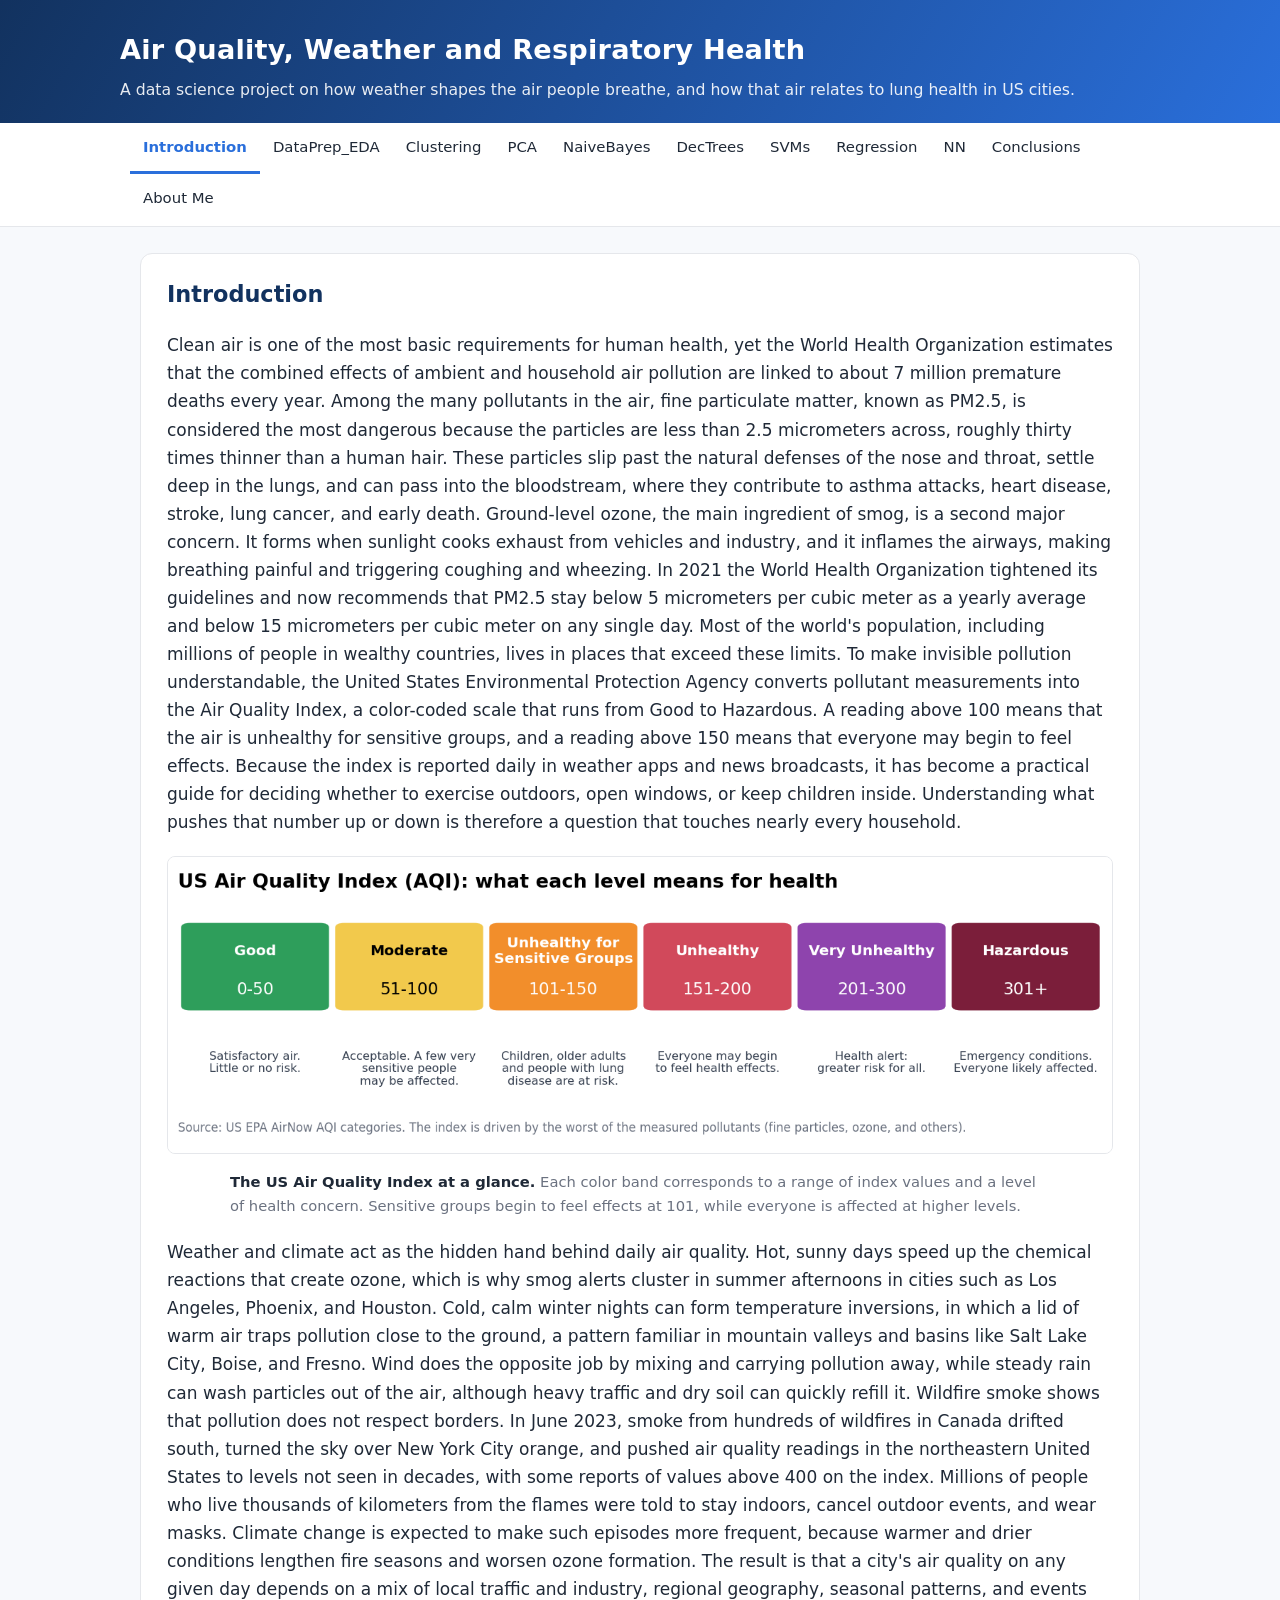
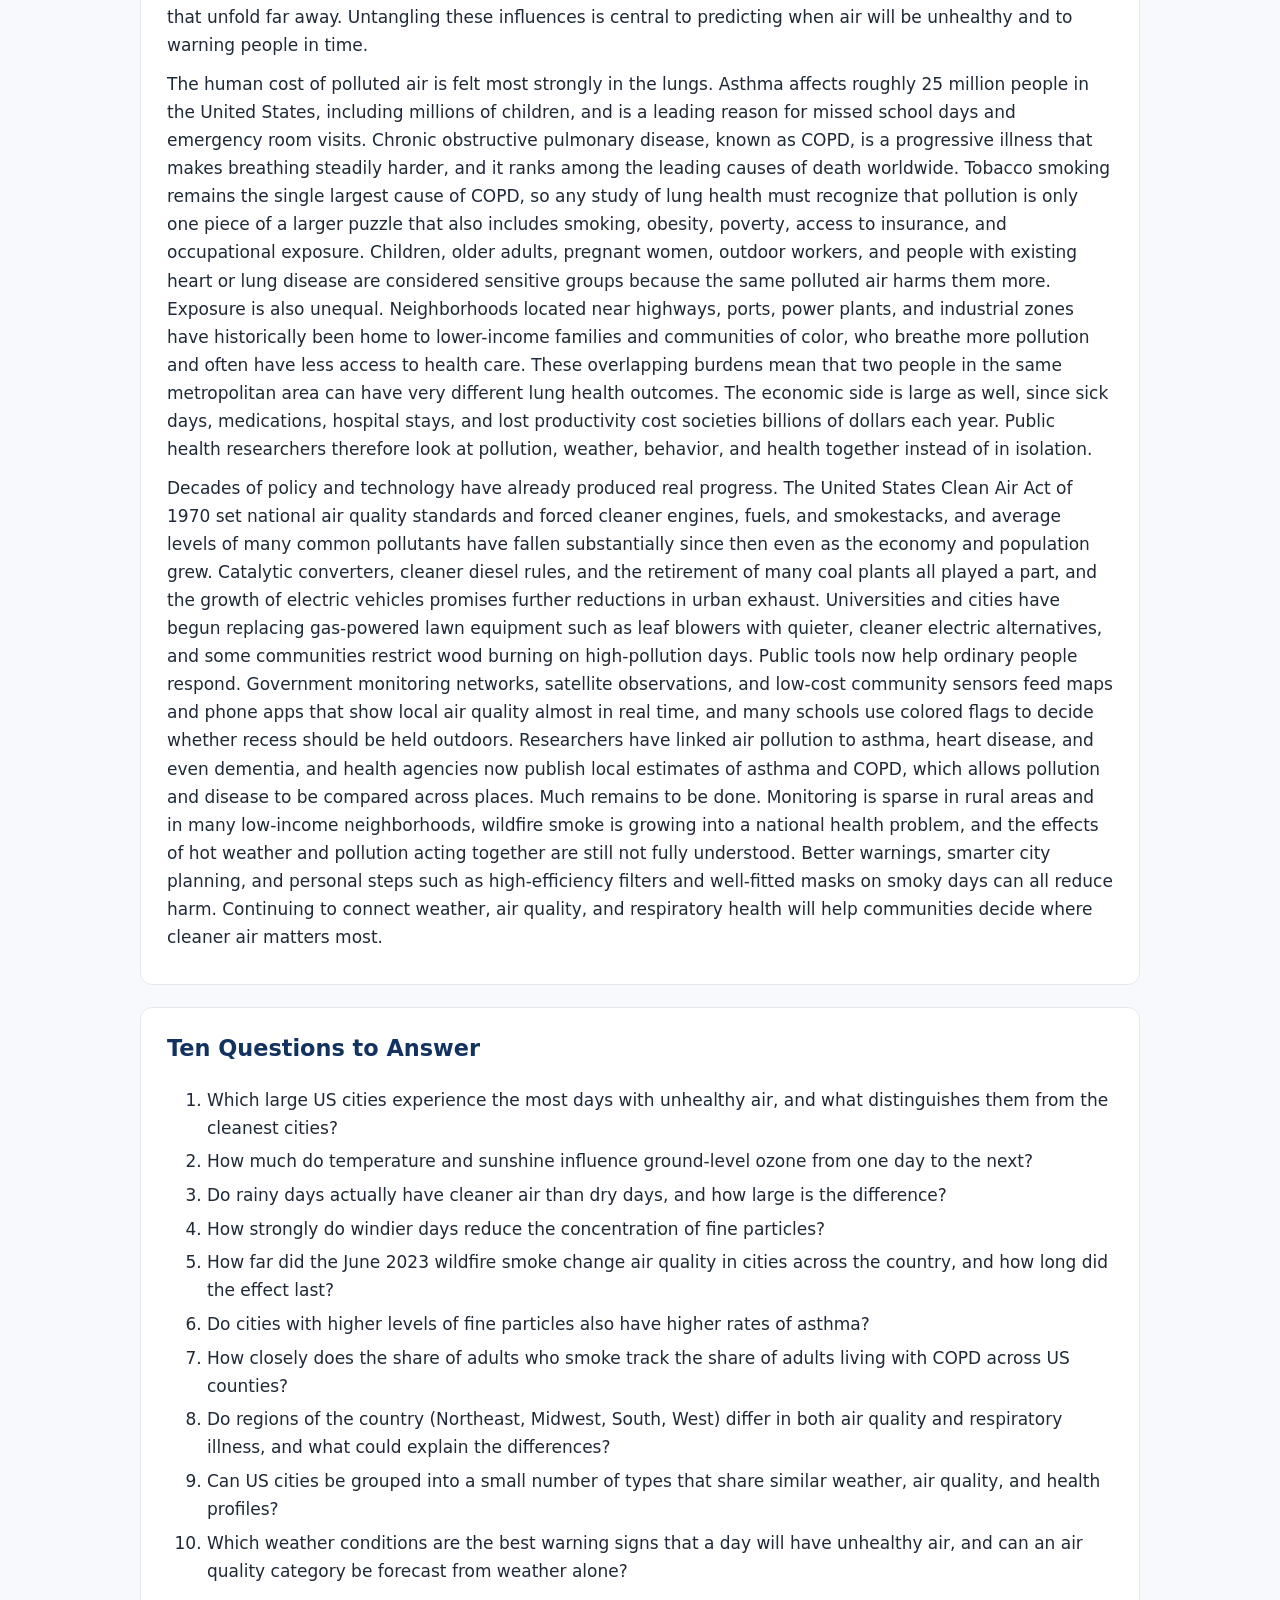
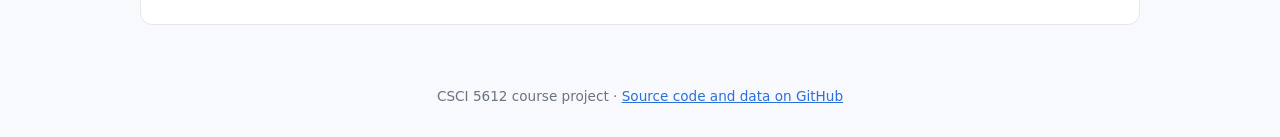
==== index.html @ 79214fcd "Add website scaffold, Introduction, data gathering, cleaning and EDA" ====
<!DOCTYPE html>
<html lang="en">
<head>
<meta charset="utf-8">
<meta name="viewport" content="width=device-width, initial-scale=1">
<title>Introduction | Air Quality, Weather and Respiratory Health</title>
<link rel="stylesheet" href="style.css">
</head>
<body>
<header class="site">
<h1>Air Quality, Weather and Respiratory Health</h1>
<p>A data science project on how weather shapes the air people breathe, and how that air relates to lung health in US cities.</p>
</header>
<nav><ul><li><a href="index.html" class="active">Introduction</a></li><li><a href="dataprep_eda.html">DataPrep_EDA</a></li><li><a href="clustering.html">Clustering</a></li><li><a href="pca.html">PCA</a></li><li><a href="naivebayes.html">NaiveBayes</a></li><li><a href="dectrees.html">DecTrees</a></li><li><a href="svms.html">SVMs</a></li><li><a href="regression.html">Regression</a></li><li><a href="nn.html">NN</a></li><li><a href="conclusions.html">Conclusions</a></li><li><a href="about.html">About Me</a></li></ul></nav>
<main>

<section>
<h2>Introduction</h2>

<p>Clean air is one of the most basic requirements for human health, yet the World Health Organization estimates that the combined effects of ambient and household air pollution are linked to about 7 million premature deaths every year. Among the many pollutants in the air, fine particulate matter, known as PM2.5, is considered the most dangerous because the particles are less than 2.5 micrometers across, roughly thirty times thinner than a human hair. These particles slip past the natural defenses of the nose and throat, settle deep in the lungs, and can pass into the bloodstream, where they contribute to asthma attacks, heart disease, stroke, lung cancer, and early death. Ground-level ozone, the main ingredient of smog, is a second major concern. It forms when sunlight cooks exhaust from vehicles and industry, and it inflames the airways, making breathing painful and triggering coughing and wheezing. In 2021 the World Health Organization tightened its guidelines and now recommends that PM2.5 stay below 5 micrometers per cubic meter as a yearly average and below 15 micrometers per cubic meter on any single day. Most of the world's population, including millions of people in wealthy countries, lives in places that exceed these limits. To make invisible pollution understandable, the United States Environmental Protection Agency converts pollutant measurements into the Air Quality Index, a color-coded scale that runs from Good to Hazardous. A reading above 100 means that the air is unhealthy for sensitive groups, and a reading above 150 means that everyone may begin to feel effects. Because the index is reported daily in weather apps and news broadcasts, it has become a practical guide for deciding whether to exercise outdoors, open windows, or keep children inside. Understanding what pushes that number up or down is therefore a question that touches nearly every household.</p>

<figure><a href="images/intro_aqi_scale.png"><img src="images/intro_aqi_scale.png" alt="The US Air Quality Index at a glance"></a><figcaption><b>The US Air Quality Index at a glance.</b> Each color band corresponds to a range of index values and a level of health concern. Sensitive groups begin to feel effects at 101, while everyone is affected at higher levels.</figcaption></figure>

<p>Weather and climate act as the hidden hand behind daily air quality. Hot, sunny days speed up the chemical reactions that create ozone, which is why smog alerts cluster in summer afternoons in cities such as Los Angeles, Phoenix, and Houston. Cold, calm winter nights can form temperature inversions, in which a lid of warm air traps pollution close to the ground, a pattern familiar in mountain valleys and basins like Salt Lake City, Boise, and Fresno. Wind does the opposite job by mixing and carrying pollution away, while steady rain can wash particles out of the air, although heavy traffic and dry soil can quickly refill it. Wildfire smoke shows that pollution does not respect borders. In June 2023, smoke from hundreds of wildfires in Canada drifted south, turned the sky over New York City orange, and pushed air quality readings in the northeastern United States to levels not seen in decades, with some reports of values above 400 on the index. Millions of people who live thousands of kilometers from the flames were told to stay indoors, cancel outdoor events, and wear masks. Climate change is expected to make such episodes more frequent, because warmer and drier conditions lengthen fire seasons and worsen ozone formation. The result is that a city's air quality on any given day depends on a mix of local traffic and industry, regional geography, seasonal patterns, and events that unfold far away. Untangling these influences is central to predicting when air will be unhealthy and to warning people in time.</p>

<p>The human cost of polluted air is felt most strongly in the lungs. Asthma affects roughly 25 million people in the United States, including millions of children, and is a leading reason for missed school days and emergency room visits. Chronic obstructive pulmonary disease, known as COPD, is a progressive illness that makes breathing steadily harder, and it ranks among the leading causes of death worldwide. Tobacco smoking remains the single largest cause of COPD, so any study of lung health must recognize that pollution is only one piece of a larger puzzle that also includes smoking, obesity, poverty, access to insurance, and occupational exposure. Children, older adults, pregnant women, outdoor workers, and people with existing heart or lung disease are considered sensitive groups because the same polluted air harms them more. Exposure is also unequal. Neighborhoods located near highways, ports, power plants, and industrial zones have historically been home to lower-income families and communities of color, who breathe more pollution and often have less access to health care. These overlapping burdens mean that two people in the same metropolitan area can have very different lung health outcomes. The economic side is large as well, since sick days, medications, hospital stays, and lost productivity cost societies billions of dollars each year. Public health researchers therefore look at pollution, weather, behavior, and health together instead of in isolation.</p>

<p>Decades of policy and technology have already produced real progress. The United States Clean Air Act of 1970 set national air quality standards and forced cleaner engines, fuels, and smokestacks, and average levels of many common pollutants have fallen substantially since then even as the economy and population grew. Catalytic converters, cleaner diesel rules, and the retirement of many coal plants all played a part, and the growth of electric vehicles promises further reductions in urban exhaust. Universities and cities have begun replacing gas-powered lawn equipment such as leaf blowers with quieter, cleaner electric alternatives, and some communities restrict wood burning on high-pollution days. Public tools now help ordinary people respond. Government monitoring networks, satellite observations, and low-cost community sensors feed maps and phone apps that show local air quality almost in real time, and many schools use colored flags to decide whether recess should be held outdoors. Researchers have linked air pollution to asthma, heart disease, and even dementia, and health agencies now publish local estimates of asthma and COPD, which allows pollution and disease to be compared across places. Much remains to be done. Monitoring is sparse in rural areas and in many low-income neighborhoods, wildfire smoke is growing into a national health problem, and the effects of hot weather and pollution acting together are still not fully understood. Better warnings, smarter city planning, and personal steps such as high-efficiency filters and well-fitted masks on smoky days can all reduce harm. Continuing to connect weather, air quality, and respiratory health will help communities decide where cleaner air matters most.</p>
</section>

<section>
<h2>Ten Questions to Answer</h2>
<ol class="q">
<li>Which large US cities experience the most days with unhealthy air, and what distinguishes them from the cleanest cities?</li>
<li>How much do temperature and sunshine influence ground-level ozone from one day to the next?</li>
<li>Do rainy days actually have cleaner air than dry days, and how large is the difference?</li>
<li>How strongly do windier days reduce the concentration of fine particles?</li>
<li>How far did the June 2023 wildfire smoke change air quality in cities across the country, and how long did the effect last?</li>
<li>Do cities with higher levels of fine particles also have higher rates of asthma?</li>
<li>How closely does the share of adults who smoke track the share of adults living with COPD across US counties?</li>
<li>Do regions of the country (Northeast, Midwest, South, West) differ in both air quality and respiratory illness, and what could explain the differences?</li>
<li>Can US cities be grouped into a small number of types that share similar weather, air quality, and health profiles?</li>
<li>Which weather conditions are the best warning signs that a day will have unhealthy air, and can an air quality category be forecast from weather alone?</li>
</ol>
</section>

</main>
<footer>CSCI 5612 course project &middot; <a href="https://github.com/himanshumjain15/Air_quality_index_project">Source code and data on GitHub</a></footer>
</body>
</html>
---- style.css ----
:root{--bg:#f7f9fc;--card:#fff;--ink:#1f2937;--muted:#6b7280;--brand:#2a6fdb;--brand-d:#1d4fa0;--line:#e5e7eb;--accent:#f28e2b}
*{box-sizing:border-box}
body{margin:0;background:var(--bg);color:var(--ink);font:17px/1.65 "Segoe UI",system-ui,-apple-system,Roboto,Arial,sans-serif}
header.site{background:linear-gradient(120deg,#12325f,#2a6fdb);color:#fff;padding:28px 20px 20px}
header.site h1{margin:0 auto;max-width:1040px;font-size:1.7rem;letter-spacing:.2px}
header.site p{margin:.25rem auto 0;max-width:1040px;opacity:.9;font-size:.98rem}
nav{background:#fff;border-bottom:1px solid var(--line);position:sticky;top:0;z-index:5}
nav ul{list-style:none;margin:0 auto;padding:0 10px;max-width:1040px;display:flex;flex-wrap:wrap}
nav a{display:block;padding:12px 13px;color:var(--ink);text-decoration:none;font-size:.93rem;border-bottom:3px solid transparent}
nav a:hover{color:var(--brand)}
nav a.active{color:var(--brand);border-bottom-color:var(--brand);font-weight:600}
main{max-width:1040px;margin:26px auto 60px;padding:0 20px}
section{background:var(--card);border:1px solid var(--line);border-radius:12px;padding:22px 26px;margin-bottom:22px}
h2{margin-top:0;font-size:1.4rem;color:#12325f}
h3{font-size:1.1rem;margin:1.4rem 0 .4rem;color:#1d4fa0}
p{margin:.7rem 0}
a{color:var(--brand)}
figure{margin:20px 0;text-align:center}
figure img{max-width:100%;height:auto;border:1px solid var(--line);border-radius:8px;background:#fff}
figure.small img{max-width:620px}
figcaption{font-size:.92rem;color:var(--muted);max-width:820px;margin:8px auto 0;text-align:left}
figcaption b{color:var(--ink)}
.grid2{display:grid;grid-template-columns:1fr 1fr;gap:18px}
table{border-collapse:collapse;width:100%;font-size:.93rem;margin:.6rem 0}
th,td{border:1px solid var(--line);padding:8px 10px;text-align:left;vertical-align:top}
th{background:#eef3fd}
code{background:#eef2f7;padding:1px 5px;border-radius:4px;font-size:.88em;word-break:break-all}
pre{background:#0f172a;color:#e5e7eb;padding:12px 14px;border-radius:8px;overflow:auto;font-size:.85rem}
ol.q li{margin:.35rem 0}
.note{border-left:4px solid var(--accent);background:#fff7ed;padding:10px 14px;border-radius:6px;font-size:.95rem}
.soon{border-left:4px solid var(--brand);background:#eff5ff;padding:10px 14px;border-radius:6px}
footer{text-align:center;color:var(--muted);font-size:.85rem;padding:0 0 30px}
@media(max-width:720px){.grid2{grid-template-columns:1fr}section{padding:18px}nav a{padding:10px 9px;font-size:.88rem}}
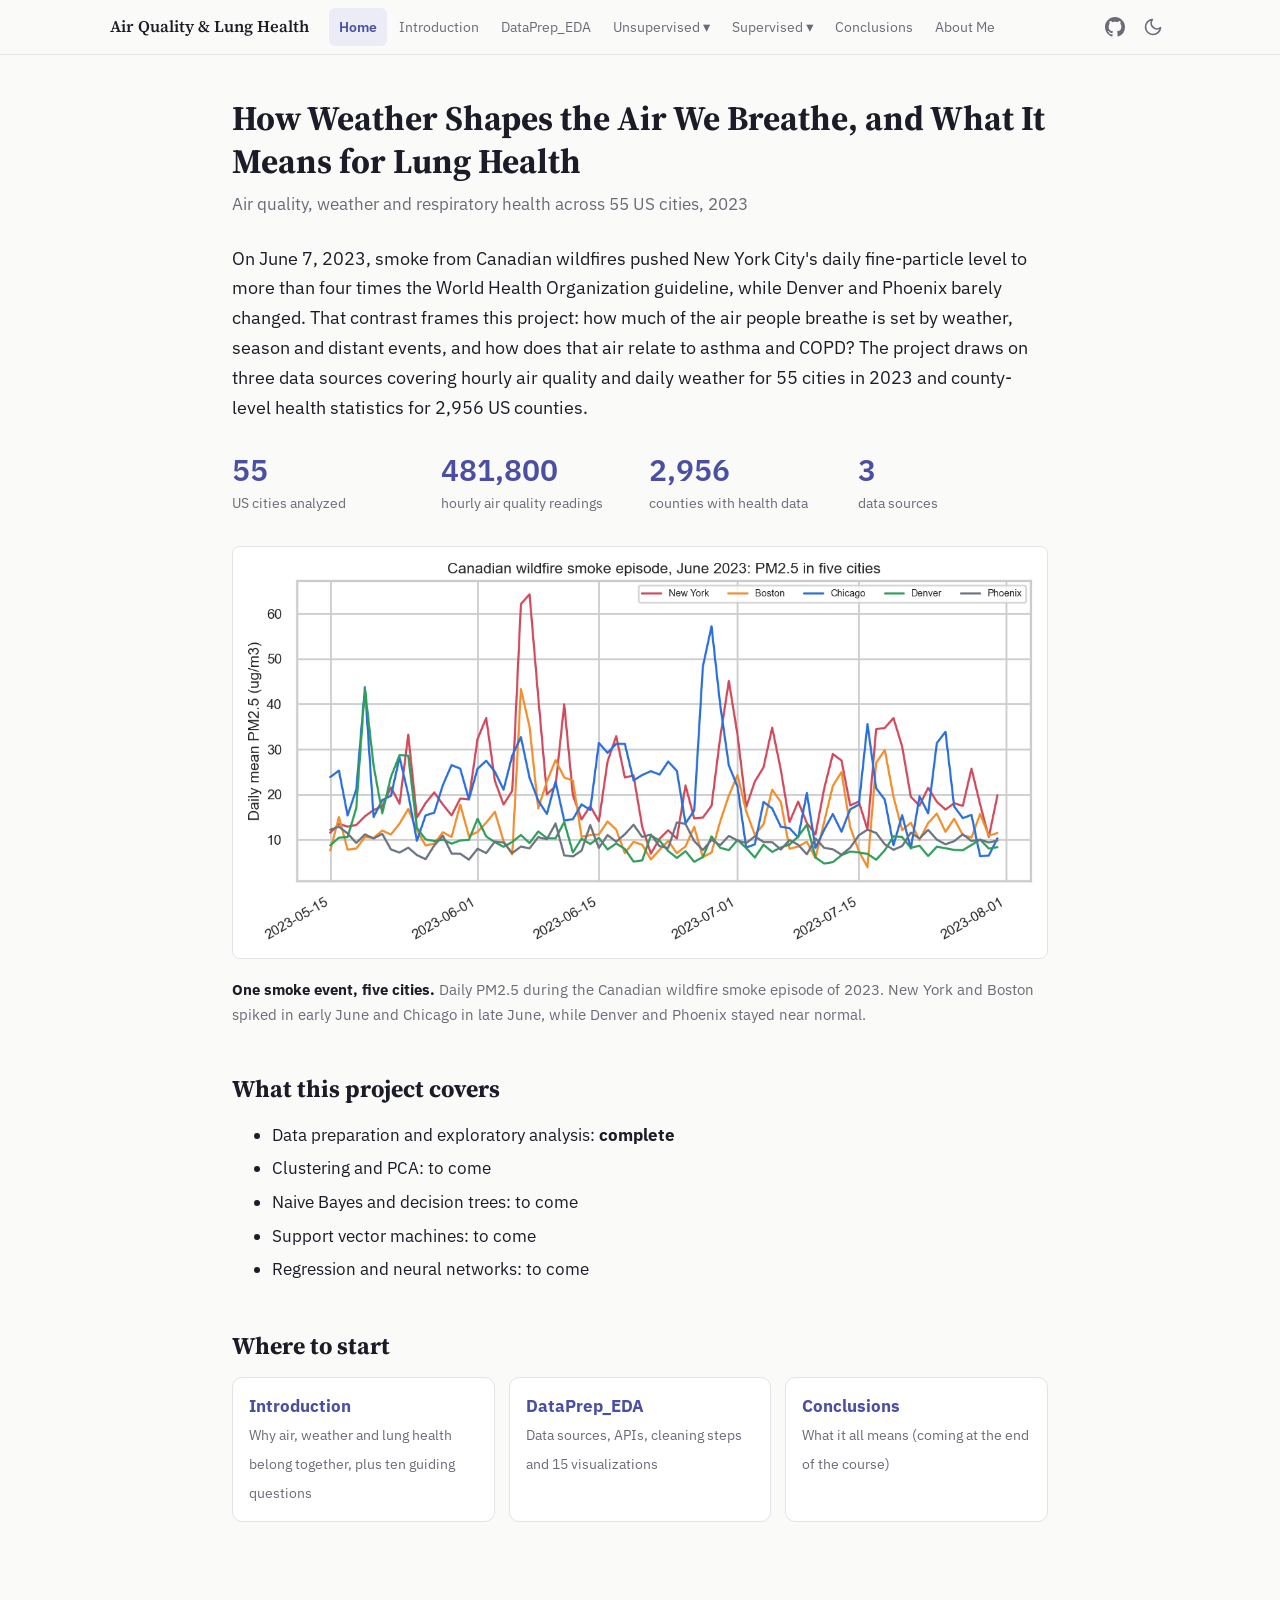
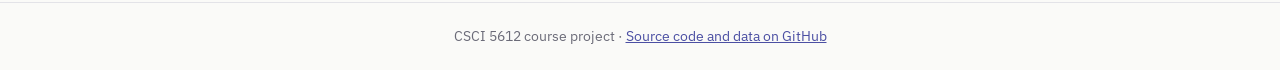
==== commit 8c75417d: "Restyle site to match demo: Home page, dropdown nav, dark mode, reordered DataPrep sections" ====
--- a/index.html
+++ b/index.html
@@ -3,48 +3,54 @@
 <head>
 <meta charset="utf-8">
 <meta name="viewport" content="width=device-width, initial-scale=1">
-<title>Introduction | Air Quality, Weather and Respiratory Health</title>
+<title>Home | Air Quality, Weather and Respiratory Health</title>
+<link rel="preconnect" href="https://fonts.googleapis.com">
+<link href="https://fonts.googleapis.com/css2?family=IBM+Plex+Sans:wght@400;500;600&family=Source+Serif+4:wght@500;600&display=swap" rel="stylesheet">
+<script>(function(){try{var t=localStorage.getItem('theme');if(t)document.documentElement.setAttribute('data-theme',t);}catch(e){}})();</script>
 <link rel="stylesheet" href="style.css">
 </head>
 <body>
-<header class="site">
-<h1>Air Quality, Weather and Respiratory Health</h1>
-<p>A data science project on how weather shapes the air people breathe, and how that air relates to lung health in US cities.</p>
-</header>
-<nav><ul><li><a href="index.html" class="active">Introduction</a></li><li><a href="dataprep_eda.html">DataPrep_EDA</a></li><li><a href="clustering.html">Clustering</a></li><li><a href="pca.html">PCA</a></li><li><a href="naivebayes.html">NaiveBayes</a></li><li><a href="dectrees.html">DecTrees</a></li><li><a href="svms.html">SVMs</a></li><li><a href="regression.html">Regression</a></li><li><a href="nn.html">NN</a></li><li><a href="conclusions.html">Conclusions</a></li><li><a href="about.html">About Me</a></li></ul></nav>
+<nav class="top"><div class="in">
+<a class="brand" href="index.html">Air Quality &amp; Lung Health</a>
+<ul><li><a href="index.html" class=active>Home</a></li><li><a href="introduction.html">Introduction</a></li><li><a href="dataprep_eda.html">DataPrep_EDA</a></li><li class="has-dd"><button class="" aria-haspopup="true">Unsupervised &#9662;</button><div class="dd"><a href="clustering.html">Clustering</a><a href="pca.html">PCA</a></div></li><li class="has-dd"><button class="" aria-haspopup="true">Supervised &#9662;</button><div class="dd"><a href="naivebayes.html">NaiveBayes</a><a href="dectrees.html">DecTrees</a><a href="svms.html">SVMs</a><a href="regression.html">Regression</a><a href="nn.html">NN</a></div></li><li><a href="conclusions.html">Conclusions</a></li><li><a href="about.html">About Me</a></li></ul>
+<div class="tools"><a href="https://github.com/himanshumjain15/Air_quality_index_project" aria-label="GitHub repository"><svg width="20" height="20" viewBox="0 0 16 16" fill="currentColor"><path d="M8 0C3.58 0 0 3.58 0 8c0 3.54 2.29 6.53 5.47 7.59.4.07.55-.17.55-.38 0-.19-.01-.82-.01-1.49-2.01.37-2.53-.49-2.69-.94-.09-.23-.48-.94-.82-1.13-.28-.15-.68-.52-.01-.53.63-.01 1.08.58 1.23.82.72 1.21 1.87.87 2.33.66.07-.52.28-.87.51-1.07-1.78-.2-3.64-.89-3.64-3.95 0-.87.31-1.59.82-2.15-.08-.2-.36-1.02.08-2.12 0 0 .67-.21 2.2.82.64-.18 1.32-.27 2-.27.68 0 1.36.09 2 .27 1.53-1.04 2.2-.82 2.2-.82.44 1.1.16 1.92.08 2.12.51.56.82 1.27.82 2.15 0 3.07-1.87 3.75-3.65 3.95.29.25.54.73.54 1.48 0 1.07-.01 1.93-.01 2.2 0 .21.15.46.55.38A8.01 8.01 0 0016 8c0-4.42-3.58-8-8-8z"/></svg></a>
+<button id="theme" aria-label="Toggle dark mode"><svg width="20" height="20" viewBox="0 0 24 24" fill="none" stroke="currentColor" stroke-width="2" stroke-linecap="round" stroke-linejoin="round"><path d="M21 12.8A9 9 0 1111.2 3a7 7 0 009.8 9.8z"/></svg></button></div>
+</div></nav>
 <main>
 
-<section>
-<h2>Introduction</h2>
-
-<p>Clean air is one of the most basic requirements for human health, yet the World Health Organization estimates that the combined effects of ambient and household air pollution are linked to about 7 million premature deaths every year. Among the many pollutants in the air, fine particulate matter, known as PM2.5, is considered the most dangerous because the particles are less than 2.5 micrometers across, roughly thirty times thinner than a human hair. These particles slip past the natural defenses of the nose and throat, settle deep in the lungs, and can pass into the bloodstream, where they contribute to asthma attacks, heart disease, stroke, lung cancer, and early death. Ground-level ozone, the main ingredient of smog, is a second major concern. It forms when sunlight cooks exhaust from vehicles and industry, and it inflames the airways, making breathing painful and triggering coughing and wheezing. In 2021 the World Health Organization tightened its guidelines and now recommends that PM2.5 stay below 5 micrometers per cubic meter as a yearly average and below 15 micrometers per cubic meter on any single day. Most of the world's population, including millions of people in wealthy countries, lives in places that exceed these limits. To make invisible pollution understandable, the United States Environmental Protection Agency converts pollutant measurements into the Air Quality Index, a color-coded scale that runs from Good to Hazardous. A reading above 100 means that the air is unhealthy for sensitive groups, and a reading above 150 means that everyone may begin to feel effects. Because the index is reported daily in weather apps and news broadcasts, it has become a practical guide for deciding whether to exercise outdoors, open windows, or keep children inside. Understanding what pushes that number up or down is therefore a question that touches nearly every household.</p>
-
-<figure><a href="images/intro_aqi_scale.png"><img src="images/intro_aqi_scale.png" alt="The US Air Quality Index at a glance"></a><figcaption><b>The US Air Quality Index at a glance.</b> Each color band corresponds to a range of index values and a level of health concern. Sensitive groups begin to feel effects at 101, while everyone is affected at higher levels.</figcaption></figure>
-
-<p>Weather and climate act as the hidden hand behind daily air quality. Hot, sunny days speed up the chemical reactions that create ozone, which is why smog alerts cluster in summer afternoons in cities such as Los Angeles, Phoenix, and Houston. Cold, calm winter nights can form temperature inversions, in which a lid of warm air traps pollution close to the ground, a pattern familiar in mountain valleys and basins like Salt Lake City, Boise, and Fresno. Wind does the opposite job by mixing and carrying pollution away, while steady rain can wash particles out of the air, although heavy traffic and dry soil can quickly refill it. Wildfire smoke shows that pollution does not respect borders. In June 2023, smoke from hundreds of wildfires in Canada drifted south, turned the sky over New York City orange, and pushed air quality readings in the northeastern United States to levels not seen in decades, with some reports of values above 400 on the index. Millions of people who live thousands of kilometers from the flames were told to stay indoors, cancel outdoor events, and wear masks. Climate change is expected to make such episodes more frequent, because warmer and drier conditions lengthen fire seasons and worsen ozone formation. The result is that a city's air quality on any given day depends on a mix of local traffic and industry, regional geography, seasonal patterns, and events that unfold far away. Untangling these influences is central to predicting when air will be unhealthy and to warning people in time.</p>
-
-<p>The human cost of polluted air is felt most strongly in the lungs. Asthma affects roughly 25 million people in the United States, including millions of children, and is a leading reason for missed school days and emergency room visits. Chronic obstructive pulmonary disease, known as COPD, is a progressive illness that makes breathing steadily harder, and it ranks among the leading causes of death worldwide. Tobacco smoking remains the single largest cause of COPD, so any study of lung health must recognize that pollution is only one piece of a larger puzzle that also includes smoking, obesity, poverty, access to insurance, and occupational exposure. Children, older adults, pregnant women, outdoor workers, and people with existing heart or lung disease are considered sensitive groups because the same polluted air harms them more. Exposure is also unequal. Neighborhoods located near highways, ports, power plants, and industrial zones have historically been home to lower-income families and communities of color, who breathe more pollution and often have less access to health care. These overlapping burdens mean that two people in the same metropolitan area can have very different lung health outcomes. The economic side is large as well, since sick days, medications, hospital stays, and lost productivity cost societies billions of dollars each year. Public health researchers therefore look at pollution, weather, behavior, and health together instead of in isolation.</p>
-
-<p>Decades of policy and technology have already produced real progress. The United States Clean Air Act of 1970 set national air quality standards and forced cleaner engines, fuels, and smokestacks, and average levels of many common pollutants have fallen substantially since then even as the economy and population grew. Catalytic converters, cleaner diesel rules, and the retirement of many coal plants all played a part, and the growth of electric vehicles promises further reductions in urban exhaust. Universities and cities have begun replacing gas-powered lawn equipment such as leaf blowers with quieter, cleaner electric alternatives, and some communities restrict wood burning on high-pollution days. Public tools now help ordinary people respond. Government monitoring networks, satellite observations, and low-cost community sensors feed maps and phone apps that show local air quality almost in real time, and many schools use colored flags to decide whether recess should be held outdoors. Researchers have linked air pollution to asthma, heart disease, and even dementia, and health agencies now publish local estimates of asthma and COPD, which allows pollution and disease to be compared across places. Much remains to be done. Monitoring is sparse in rural areas and in many low-income neighborhoods, wildfire smoke is growing into a national health problem, and the effects of hot weather and pollution acting together are still not fully understood. Better warnings, smarter city planning, and personal steps such as high-efficiency filters and well-fitted masks on smoky days can all reduce harm. Continuing to connect weather, air quality, and respiratory health will help communities decide where cleaner air matters most.</p>
-</section>
-
-<section>
-<h2>Ten Questions to Answer</h2>
-<ol class="q">
-<li>Which large US cities experience the most days with unhealthy air, and what distinguishes them from the cleanest cities?</li>
-<li>How much do temperature and sunshine influence ground-level ozone from one day to the next?</li>
-<li>Do rainy days actually have cleaner air than dry days, and how large is the difference?</li>
-<li>How strongly do windier days reduce the concentration of fine particles?</li>
-<li>How far did the June 2023 wildfire smoke change air quality in cities across the country, and how long did the effect last?</li>
-<li>Do cities with higher levels of fine particles also have higher rates of asthma?</li>
-<li>How closely does the share of adults who smoke track the share of adults living with COPD across US counties?</li>
-<li>Do regions of the country (Northeast, Midwest, South, West) differ in both air quality and respiratory illness, and what could explain the differences?</li>
-<li>Can US cities be grouped into a small number of types that share similar weather, air quality, and health profiles?</li>
-<li>Which weather conditions are the best warning signs that a day will have unhealthy air, and can an air quality category be forecast from weather alone?</li>
-</ol>
-</section>
+<h1>How Weather Shapes the Air We Breathe, and What It Means for Lung Health</h1>
+<p class="sub">Air quality, weather and respiratory health across 55 US cities, 2023</p>
+<p class="lead">On June 7, 2023, smoke from Canadian wildfires pushed New York City's daily fine-particle level to more than four times the World Health Organization guideline, while Denver and Phoenix barely changed. That contrast frames this project: how much of the air people breathe is set by weather, season and distant events, and how does that air relate to asthma and COPD? The project draws on three data sources covering hourly air quality and daily weather for 55 cities in 2023 and county-level health statistics for 2,956 US counties.</p>
+<div class="stats">
+<div><b>55</b><span>US cities analyzed</span></div>
+<div><b>481,800</b><span>hourly air quality readings</span></div>
+<div><b>2,956</b><span>counties with health data</span></div>
+<div><b>3</b><span>data sources</span></div>
+</div>
+<figure><a href="images/eda_08_wildfire_episode.png"><img src="images/eda_08_wildfire_episode.png" alt="One smoke event, five cities"></a><figcaption><b>One smoke event, five cities.</b> Daily PM2.5 during the Canadian wildfire smoke episode of 2023. New York and Boston spiked in early June and Chicago in late June, while Denver and Phoenix stayed near normal.</figcaption></figure>
+<h2>What this project covers</h2>
+<ul class="cover">
+<li>Data preparation and exploratory analysis: <b>complete</b></li>
+<li>Clustering and PCA: to come</li>
+<li>Naive Bayes and decision trees: to come</li>
+<li>Support vector machines: to come</li>
+<li>Regression and neural networks: to come</li>
+</ul>
+<h2>Where to start</h2>
+<div class="start">
+<a href="introduction.html"><b>Introduction</b><span>Why air, weather and lung health belong together, plus ten guiding questions</span></a>
+<a href="dataprep_eda.html"><b>DataPrep_EDA</b><span>Data sources, APIs, cleaning steps and 15 visualizations</span></a>
+<a href="conclusions.html"><b>Conclusions</b><span>What it all means (coming at the end of the course)</span></a>
+</div>
 
 </main>
 <footer>CSCI 5612 course project &middot; <a href="https://github.com/himanshumjain15/Air_quality_index_project">Source code and data on GitHub</a></footer>
+<script>
+document.getElementById('theme').addEventListener('click',function(){
+var d=document.documentElement,n=d.getAttribute('data-theme')==='dark'?'light':'dark';
+d.setAttribute('data-theme',n);try{localStorage.setItem('theme',n)}catch(e){}});
+document.querySelectorAll('nav.top li.has-dd>button').forEach(function(b){
+b.addEventListener('click',function(){b.parentElement.classList.toggle('open')})});
+</script>
 </body>
 </html>
--- a/style.css
+++ b/style.css
@@ -1,34 +1,55 @@
 
-:root{--bg:#f7f9fc;--card:#fff;--ink:#1f2937;--muted:#6b7280;--brand:#2a6fdb;--brand-d:#1d4fa0;--line:#e5e7eb;--accent:#f28e2b}
+:root{--bg:#fafaf8;--ink:#1c1c28;--muted:#6b6b78;--brand:#4b4fa3;--soft:#ececf6;--line:#e3e3e8;--card:#fff;--code:#f0f0f4;--warn:#fff6e8;--warnline:#e09a3c}
+:root[data-theme=dark]{--bg:#16161d;--ink:#e8e8ee;--muted:#a0a0ae;--brand:#9da1f2;--soft:#25253a;--line:#2d2d3a;--card:#1e1e28;--code:#252533;--warn:#2b2418;--warnline:#c48a3a}
 *{box-sizing:border-box}
-body{margin:0;background:var(--bg);color:var(--ink);font:17px/1.65 "Segoe UI",system-ui,-apple-system,Roboto,Arial,sans-serif}
-header.site{background:linear-gradient(120deg,#12325f,#2a6fdb);color:#fff;padding:28px 20px 20px}
-header.site h1{margin:0 auto;max-width:1040px;font-size:1.7rem;letter-spacing:.2px}
-header.site p{margin:.25rem auto 0;max-width:1040px;opacity:.9;font-size:.98rem}
-nav{background:#fff;border-bottom:1px solid var(--line);position:sticky;top:0;z-index:5}
-nav ul{list-style:none;margin:0 auto;padding:0 10px;max-width:1040px;display:flex;flex-wrap:wrap}
-nav a{display:block;padding:12px 13px;color:var(--ink);text-decoration:none;font-size:.93rem;border-bottom:3px solid transparent}
-nav a:hover{color:var(--brand)}
-nav a.active{color:var(--brand);border-bottom-color:var(--brand);font-weight:600}
-main{max-width:1040px;margin:26px auto 60px;padding:0 20px}
-section{background:var(--card);border:1px solid var(--line);border-radius:12px;padding:22px 26px;margin-bottom:22px}
-h2{margin-top:0;font-size:1.4rem;color:#12325f}
-h3{font-size:1.1rem;margin:1.4rem 0 .4rem;color:#1d4fa0}
-p{margin:.7rem 0}
+html{scroll-behavior:smooth}
+body{margin:0;background:var(--bg);color:var(--ink);font:17px/1.7 "IBM Plex Sans",system-ui,-apple-system,"Segoe UI",Roboto,sans-serif}
+h1,h2,h3{font-family:"Source Serif 4","Iowan Old Style",Georgia,serif;line-height:1.25}
+nav.top{position:sticky;top:0;z-index:20;background:var(--bg);border-bottom:1px solid var(--line)}
+nav.top .in{max-width:1100px;margin:0 auto;padding:0 20px;display:flex;align-items:center;gap:6px;min-height:54px}
+nav.top .brand{font-family:"Source Serif 4",Georgia,serif;font-weight:600;color:var(--ink);text-decoration:none;margin-right:14px;font-size:1.02rem;white-space:nowrap}
+nav.top ul{list-style:none;margin:0;padding:0;display:flex;gap:2px;flex-wrap:wrap;flex:1}
+nav.top li{position:relative}
+nav.top li>a,nav.top li>button{display:block;background:none;border:0;font:inherit;font-size:.9rem;color:var(--muted);padding:7px 10px;border-radius:6px;text-decoration:none;cursor:pointer}
+nav.top li>a:hover,nav.top li>button:hover{color:var(--ink)}
+nav.top li>a.active,nav.top li>button.active{background:var(--soft);color:var(--brand);font-weight:600}
+nav.top .dd{display:none;position:absolute;top:100%;left:0;min-width:170px;background:var(--card);border:1px solid var(--line);border-radius:8px;padding:6px;box-shadow:0 8px 24px rgba(0,0,0,.12)}
+nav.top li:hover .dd,nav.top li:focus-within .dd,nav.top li.open .dd{display:block}
+nav.top .dd a{display:block;padding:7px 10px;border-radius:6px;color:var(--ink);text-decoration:none;font-size:.9rem}
+nav.top .dd a:hover{background:var(--soft)}
+nav.top .dd a.active{color:var(--brand);font-weight:600}
+.tools{display:flex;gap:4px;margin-left:auto}
+.tools a,.tools button{background:none;border:0;color:var(--muted);cursor:pointer;padding:7px;border-radius:6px;display:flex}
+.tools a:hover,.tools button:hover{color:var(--ink);background:var(--soft)}
+main{max-width:860px;margin:0 auto;padding:42px 22px 80px}
+h1{font-size:2.15rem;margin:0 0 .35rem}
+.sub{color:var(--muted);font-size:1.08rem;margin:0 0 1.6rem}
+h2{font-size:1.5rem;margin:2.6rem 0 .6rem;padding-top:.3rem}
+h3{font-size:1.15rem;margin:1.7rem 0 .3rem}
+p{margin:.85rem 0}
 a{color:var(--brand)}
-figure{margin:20px 0;text-align:center}
+.lead{font-size:1.1rem}
+.stats{display:grid;grid-template-columns:repeat(4,1fr);gap:18px;margin:1.8rem 0}
+.stats b{display:block;font:600 1.9rem "IBM Plex Sans",sans-serif;color:var(--brand);line-height:1.2}
+.stats span{font-size:.85rem;color:var(--muted)}
+ul.cover li,ol li{margin:.3rem 0}
+figure{margin:24px 0;text-align:center}
 figure img{max-width:100%;height:auto;border:1px solid var(--line);border-radius:8px;background:#fff}
-figure.small img{max-width:620px}
-figcaption{font-size:.92rem;color:var(--muted);max-width:820px;margin:8px auto 0;text-align:left}
+figure.small img{max-width:640px}
+figcaption{font-size:.92rem;color:var(--muted);margin:9px auto 0;text-align:left}
 figcaption b{color:var(--ink)}
-.grid2{display:grid;grid-template-columns:1fr 1fr;gap:18px}
-table{border-collapse:collapse;width:100%;font-size:.93rem;margin:.6rem 0}
+table{border-collapse:collapse;width:100%;font-size:.92rem;margin:.8rem 0;display:block;overflow-x:auto}
 th,td{border:1px solid var(--line);padding:8px 10px;text-align:left;vertical-align:top}
-th{background:#eef3fd}
-code{background:#eef2f7;padding:1px 5px;border-radius:4px;font-size:.88em;word-break:break-all}
-pre{background:#0f172a;color:#e5e7eb;padding:12px 14px;border-radius:8px;overflow:auto;font-size:.85rem}
-ol.q li{margin:.35rem 0}
-.note{border-left:4px solid var(--accent);background:#fff7ed;padding:10px 14px;border-radius:6px;font-size:.95rem}
-.soon{border-left:4px solid var(--brand);background:#eff5ff;padding:10px 14px;border-radius:6px}
-footer{text-align:center;color:var(--muted);font-size:.85rem;padding:0 0 30px}
-@media(max-width:720px){.grid2{grid-template-columns:1fr}section{padding:18px}nav a{padding:10px 9px;font-size:.88rem}}
+th{background:var(--soft)}
+code{background:var(--code);padding:1px 5px;border-radius:4px;font-size:.87em;word-break:break-word}
+pre{background:var(--code);padding:12px 14px;border-radius:8px;overflow:auto;font-size:.84rem;line-height:1.5}
+pre code{background:none;padding:0;word-break:normal}
+.note{border-left:4px solid var(--warnline);background:var(--warn);padding:10px 16px;border-radius:6px;font-size:.95rem;margin:1.2rem 0}
+.soon{border-left:4px solid var(--brand);background:var(--soft);padding:10px 16px;border-radius:6px;margin:1rem 0}
+.start{display:grid;grid-template-columns:repeat(3,1fr);gap:14px;margin-top:1rem}
+.start a{display:block;border:1px solid var(--line);border-radius:10px;padding:14px 16px;text-decoration:none;color:var(--ink);background:var(--card)}
+.start a:hover{border-color:var(--brand)}
+.start a b{display:block;color:var(--brand)}
+.start a span{font-size:.88rem;color:var(--muted)}
+footer{border-top:1px solid var(--line);color:var(--muted);font-size:.85rem;text-align:center;padding:22px}
+@media(max-width:760px){.stats,.start{grid-template-columns:1fr 1fr}nav.top .in{flex-wrap:wrap;padding:6px 14px}nav.top .dd{position:static;box-shadow:none}h1{font-size:1.7rem}main{padding-top:28px}}
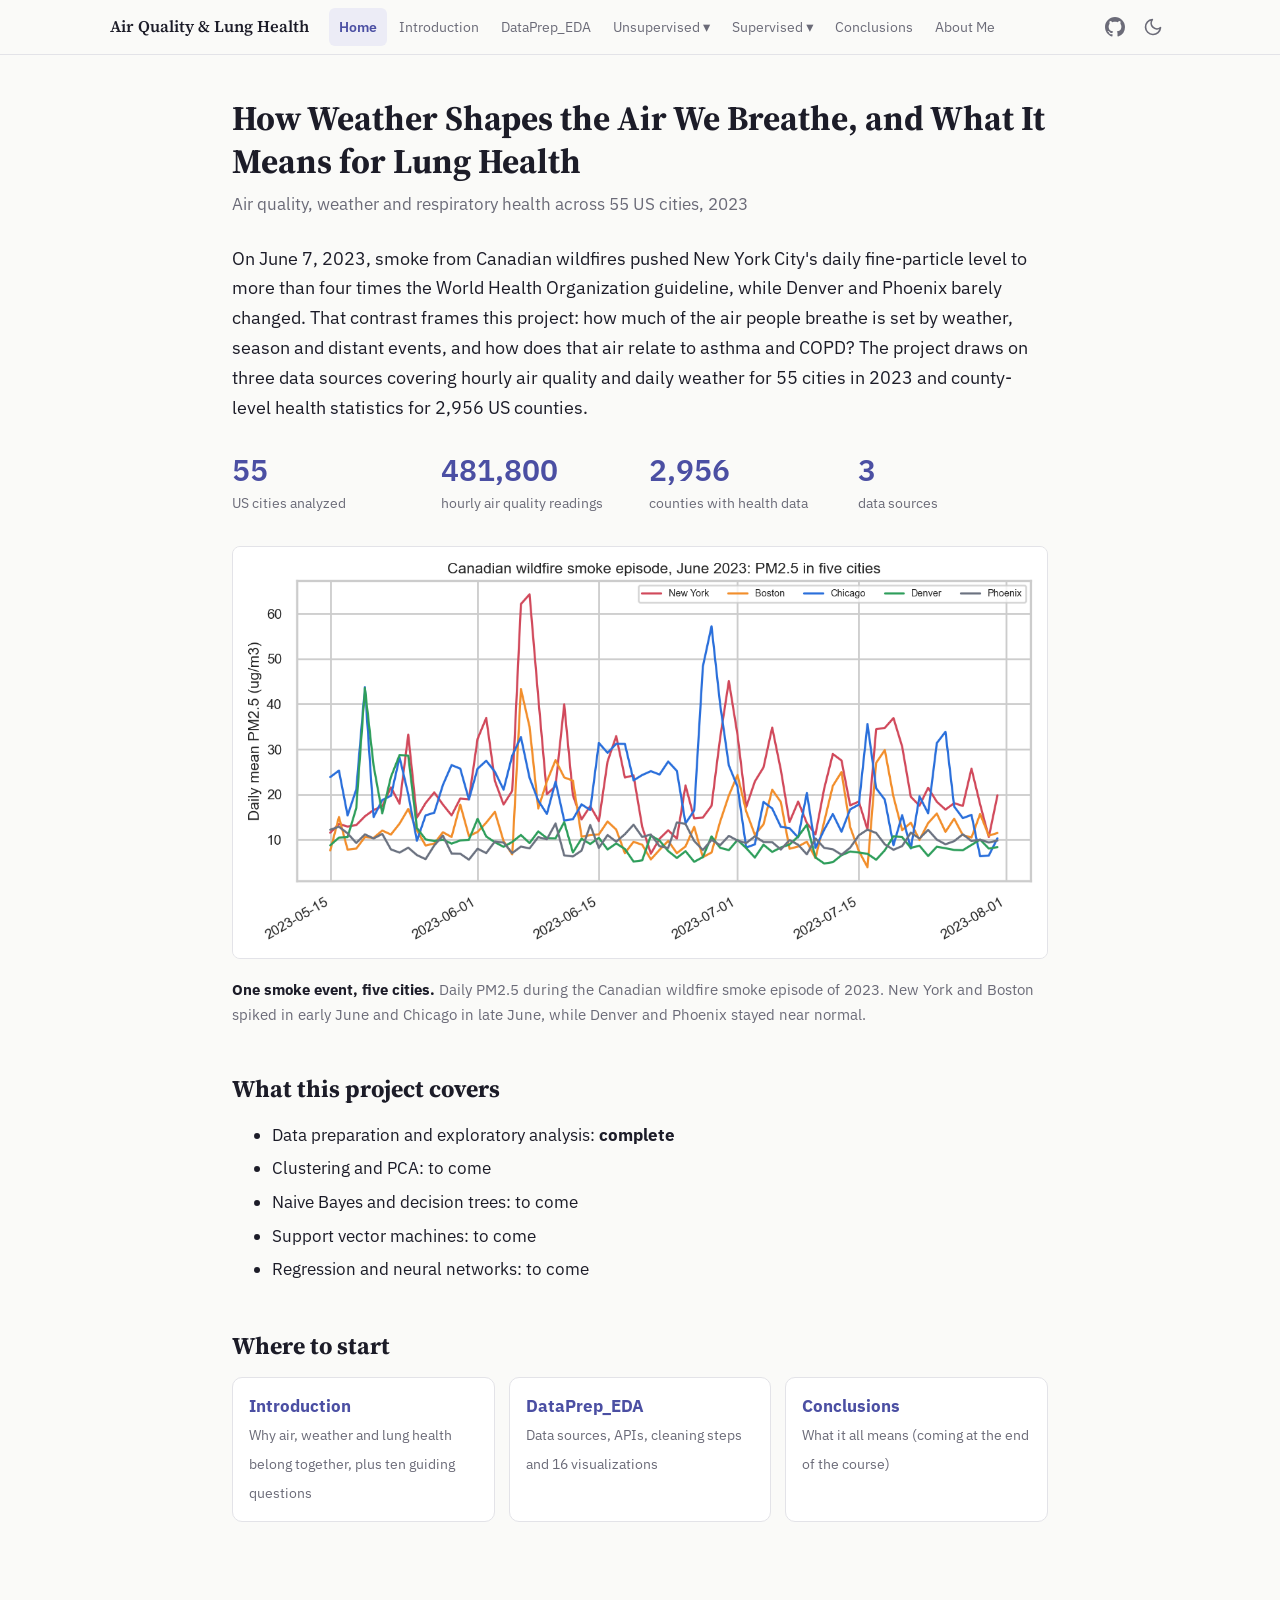
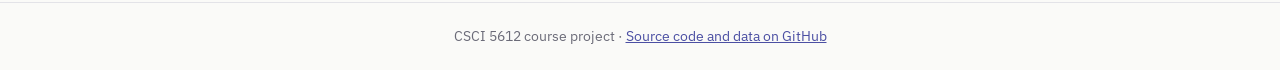
==== commit 8b835beb: "Fix figure issues, add outlier check figure and sources list" ====
--- a/index.html
+++ b/index.html
@@ -39,7 +39,7 @@
 <h2>Where to start</h2>
 <div class="start">
 <a href="introduction.html"><b>Introduction</b><span>Why air, weather and lung health belong together, plus ten guiding questions</span></a>
-<a href="dataprep_eda.html"><b>DataPrep_EDA</b><span>Data sources, APIs, cleaning steps and 15 visualizations</span></a>
+<a href="dataprep_eda.html"><b>DataPrep_EDA</b><span>Data sources, APIs, cleaning steps and 16 visualizations</span></a>
 <a href="conclusions.html"><b>Conclusions</b><span>What it all means (coming at the end of the course)</span></a>
 </div>
 
--- a/style.css
+++ b/style.css
@@ -51,5 +51,12 @@
 .start a:hover{border-color:var(--brand)}
 .start a b{display:block;color:var(--brand)}
 .start a span{font-size:.88rem;color:var(--muted)}
+.cards{display:grid;grid-template-columns:1fr 1fr;gap:16px;margin-top:.8rem}
+.card{border:1px solid var(--line);border-radius:12px;padding:16px 18px;background:var(--card)}
+.card b{display:block;font-family:"Source Serif 4",Georgia,serif;font-size:1.05rem}
+.card span{display:block;color:var(--muted);font-size:.95rem}
+.card small{display:block;color:var(--muted);margin-top:.7rem;font-size:.85rem}
+.card .tags{margin:.7rem 0 0;display:flex;flex-wrap:wrap;gap:6px}
+.card .tags em{font-style:normal;font-size:.78rem;background:var(--soft);color:var(--brand);border-radius:999px;padding:2px 10px}
 footer{border-top:1px solid var(--line);color:var(--muted);font-size:.85rem;text-align:center;padding:22px}
-@media(max-width:760px){.stats,.start{grid-template-columns:1fr 1fr}nav.top .in{flex-wrap:wrap;padding:6px 14px}nav.top .dd{position:static;box-shadow:none}h1{font-size:1.7rem}main{padding-top:28px}}
+@media(max-width:760px){.stats,.start{grid-template-columns:1fr 1fr}.cards{grid-template-columns:1fr}nav.top .in{flex-wrap:wrap;padding:6px 14px}nav.top .dd{position:static;box-shadow:none}h1{font-size:1.7rem}main{padding-top:28px}}
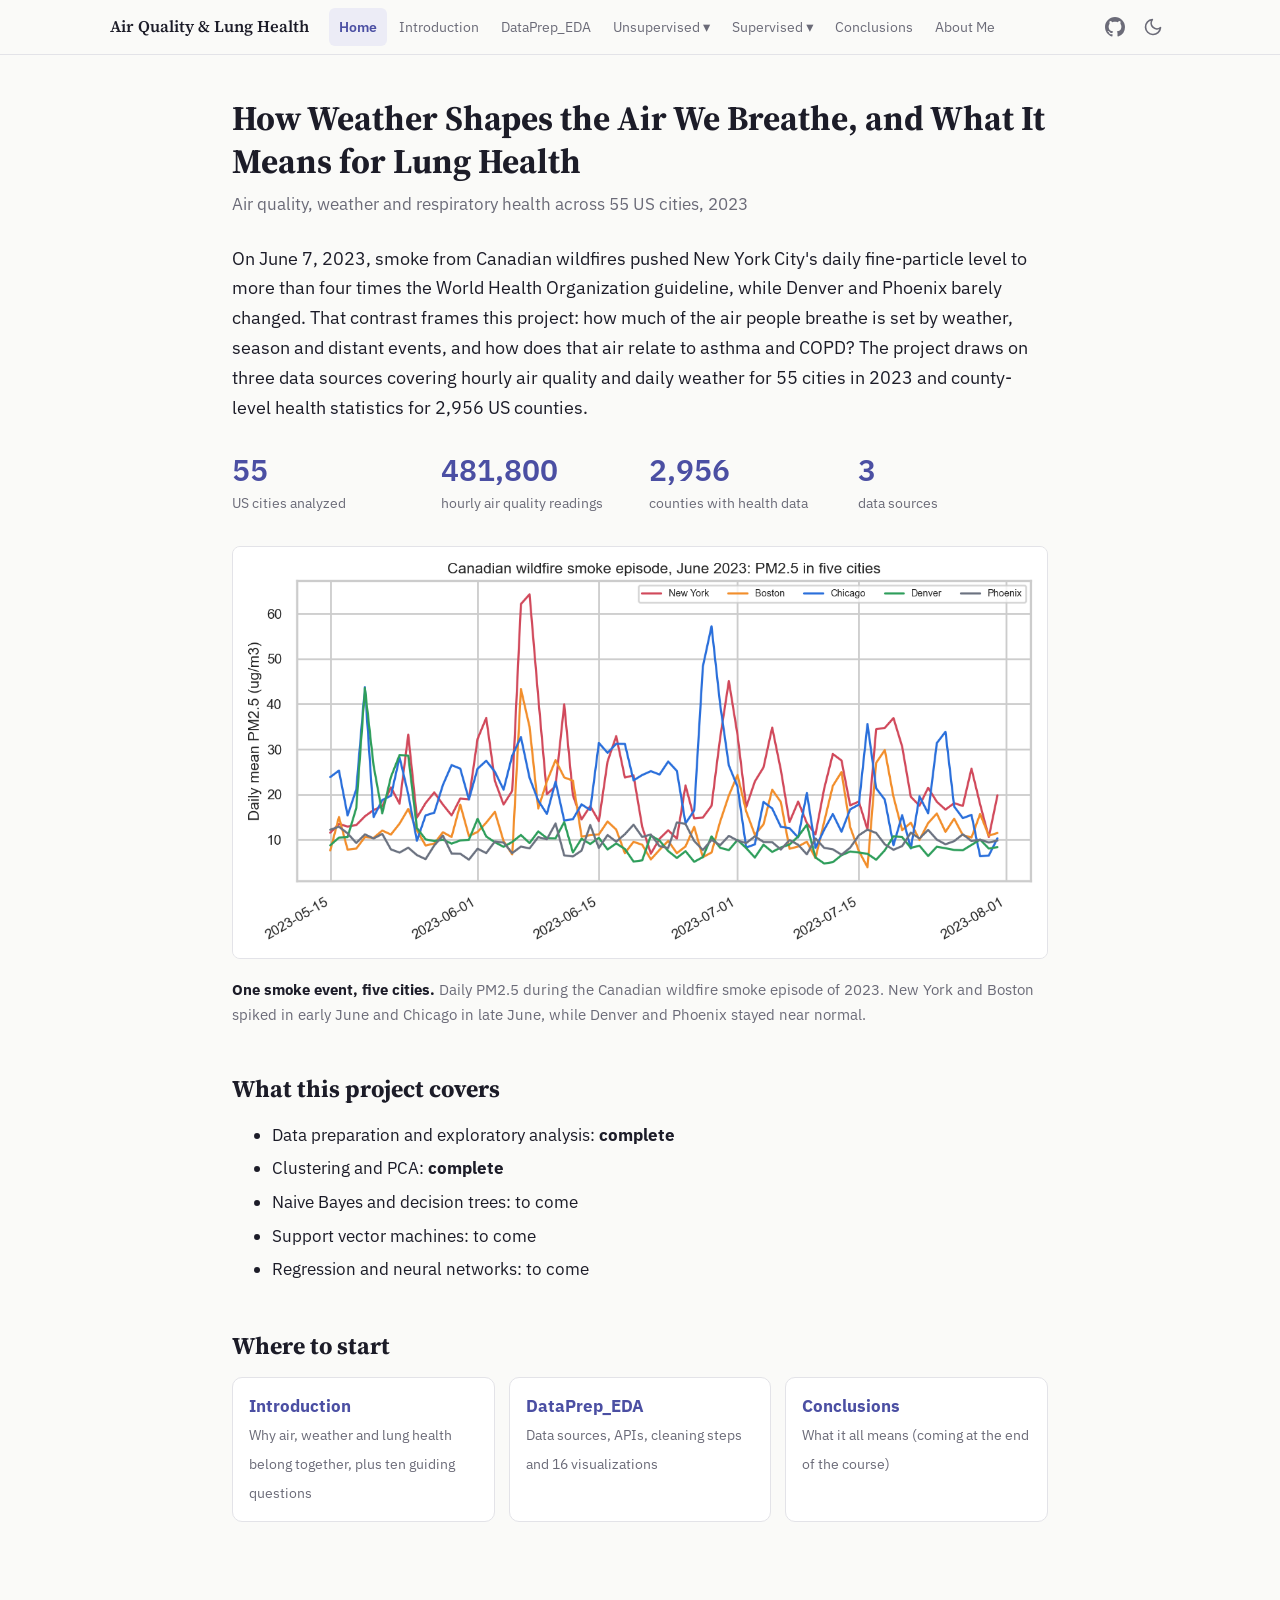
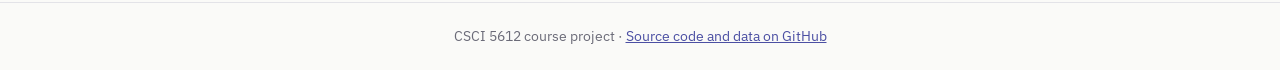
==== commit 415698ed: "Add Part 2: Clustering and PCA tabs, five-paragraph Introduction with images - 04_clustering.py: k-m" ====
--- a/index.html
+++ b/index.html
@@ -31,7 +31,7 @@
 <h2>What this project covers</h2>
 <ul class="cover">
 <li>Data preparation and exploratory analysis: <b>complete</b></li>
-<li>Clustering and PCA: to come</li>
+<li>Clustering and PCA: <b>complete</b></li>
 <li>Naive Bayes and decision trees: to come</li>
 <li>Support vector machines: to come</li>
 <li>Regression and neural networks: to come</li>
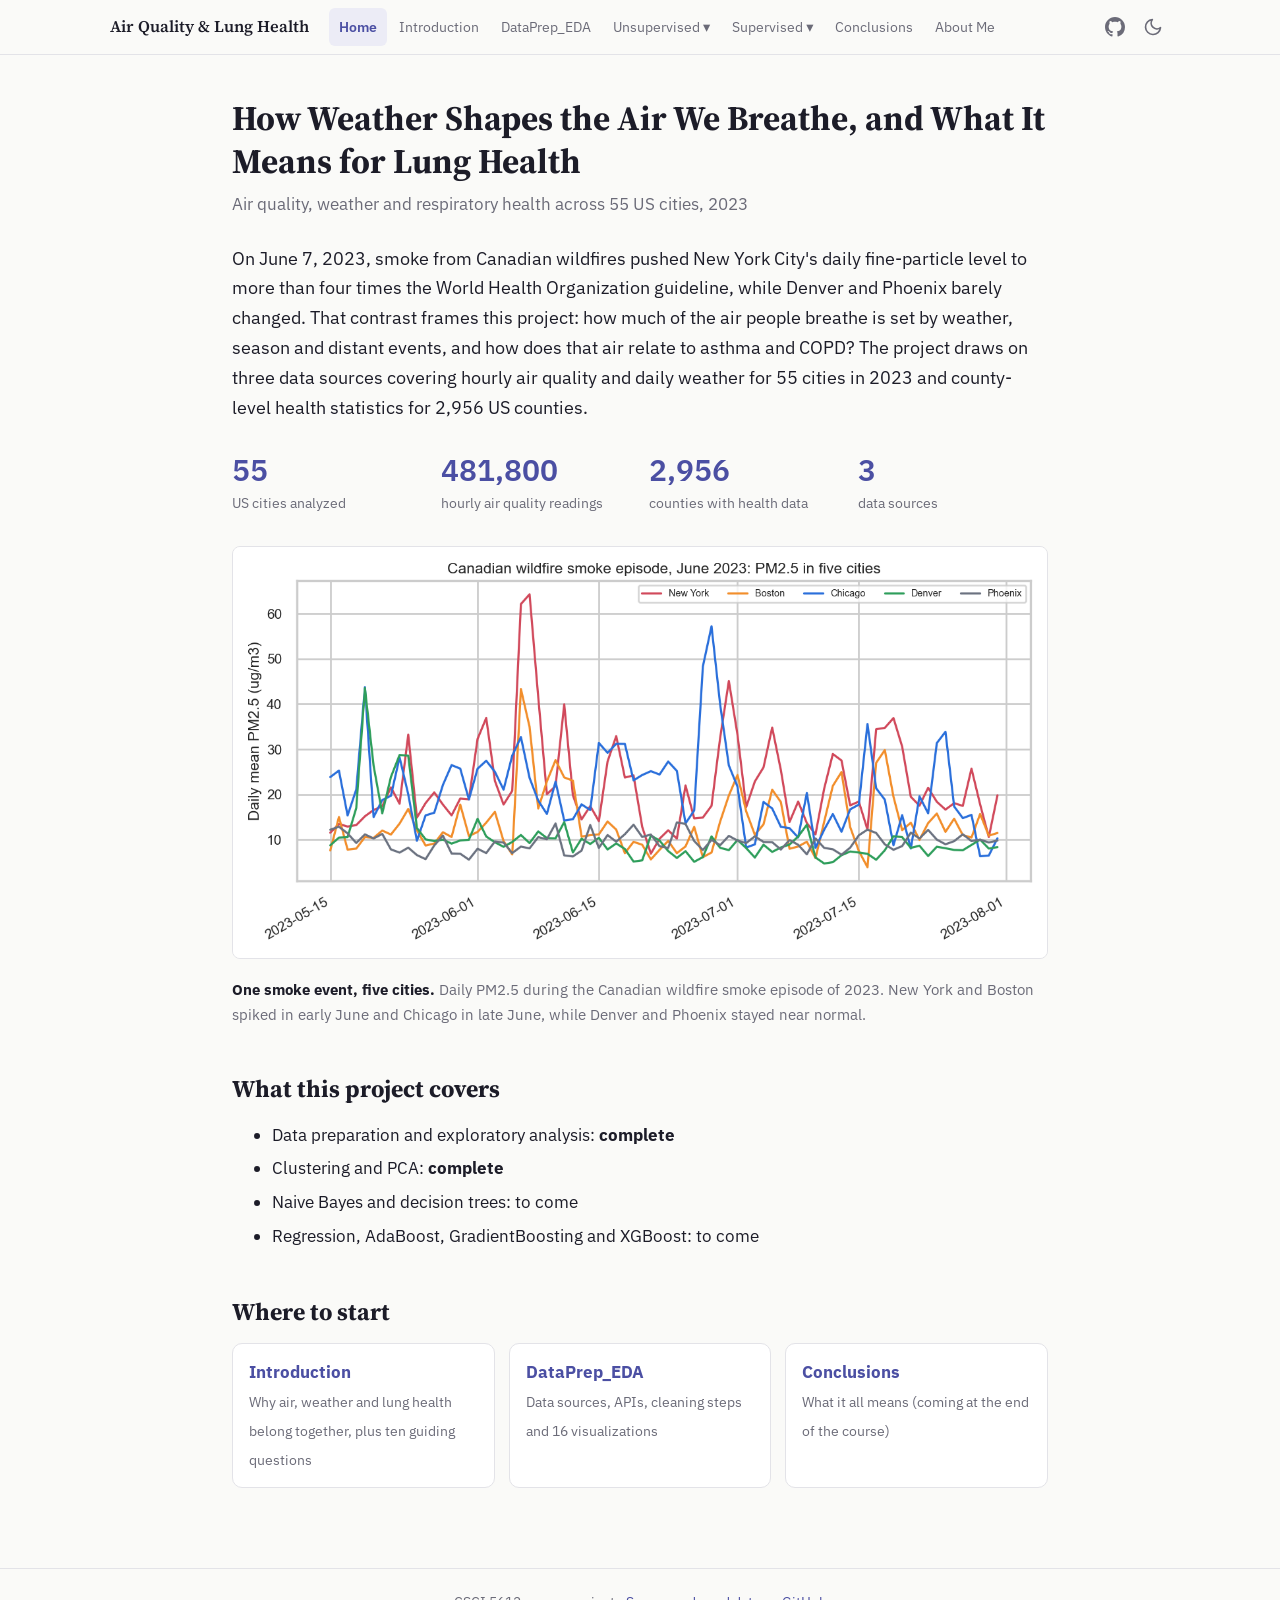
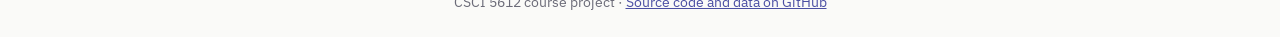
==== commit 65e8b204: "Replace SVMs and NN tabs with AdaBoost, GradientBoosting and XGBoost" ====
--- a/index.html
+++ b/index.html
@@ -12,7 +12,7 @@
 <body>
 <nav class="top"><div class="in">
 <a class="brand" href="index.html">Air Quality &amp; Lung Health</a>
-<ul><li><a href="index.html" class=active>Home</a></li><li><a href="introduction.html">Introduction</a></li><li><a href="dataprep_eda.html">DataPrep_EDA</a></li><li class="has-dd"><button class="" aria-haspopup="true">Unsupervised &#9662;</button><div class="dd"><a href="clustering.html">Clustering</a><a href="pca.html">PCA</a></div></li><li class="has-dd"><button class="" aria-haspopup="true">Supervised &#9662;</button><div class="dd"><a href="naivebayes.html">NaiveBayes</a><a href="dectrees.html">DecTrees</a><a href="svms.html">SVMs</a><a href="regression.html">Regression</a><a href="nn.html">NN</a></div></li><li><a href="conclusions.html">Conclusions</a></li><li><a href="about.html">About Me</a></li></ul>
+<ul><li><a href="index.html" class=active>Home</a></li><li><a href="introduction.html">Introduction</a></li><li><a href="dataprep_eda.html">DataPrep_EDA</a></li><li class="has-dd"><button class="" aria-haspopup="true">Unsupervised &#9662;</button><div class="dd"><a href="clustering.html">Clustering</a><a href="pca.html">PCA</a></div></li><li class="has-dd"><button class="" aria-haspopup="true">Supervised &#9662;</button><div class="dd"><a href="naivebayes.html">NaiveBayes</a><a href="dectrees.html">DecTrees</a><a href="regression.html">Regression</a><a href="adaboost.html">AdaBoost</a><a href="gradientboosting.html">GradientBoosting</a><a href="xgboost.html">XGBoost</a></div></li><li><a href="conclusions.html">Conclusions</a></li><li><a href="about.html">About Me</a></li></ul>
 <div class="tools"><a href="https://github.com/himanshumjain15/Air_quality_index_project" aria-label="GitHub repository"><svg width="20" height="20" viewBox="0 0 16 16" fill="currentColor"><path d="M8 0C3.58 0 0 3.58 0 8c0 3.54 2.29 6.53 5.47 7.59.4.07.55-.17.55-.38 0-.19-.01-.82-.01-1.49-2.01.37-2.53-.49-2.69-.94-.09-.23-.48-.94-.82-1.13-.28-.15-.68-.52-.01-.53.63-.01 1.08.58 1.23.82.72 1.21 1.87.87 2.33.66.07-.52.28-.87.51-1.07-1.78-.2-3.64-.89-3.64-3.95 0-.87.31-1.59.82-2.15-.08-.2-.36-1.02.08-2.12 0 0 .67-.21 2.2.82.64-.18 1.32-.27 2-.27.68 0 1.36.09 2 .27 1.53-1.04 2.2-.82 2.2-.82.44 1.1.16 1.92.08 2.12.51.56.82 1.27.82 2.15 0 3.07-1.87 3.75-3.65 3.95.29.25.54.73.54 1.48 0 1.07-.01 1.93-.01 2.2 0 .21.15.46.55.38A8.01 8.01 0 0016 8c0-4.42-3.58-8-8-8z"/></svg></a>
 <button id="theme" aria-label="Toggle dark mode"><svg width="20" height="20" viewBox="0 0 24 24" fill="none" stroke="currentColor" stroke-width="2" stroke-linecap="round" stroke-linejoin="round"><path d="M21 12.8A9 9 0 1111.2 3a7 7 0 009.8 9.8z"/></svg></button></div>
 </div></nav>
@@ -33,8 +33,7 @@
 <li>Data preparation and exploratory analysis: <b>complete</b></li>
 <li>Clustering and PCA: <b>complete</b></li>
 <li>Naive Bayes and decision trees: to come</li>
-<li>Support vector machines: to come</li>
-<li>Regression and neural networks: to come</li>
+<li>Regression, AdaBoost, GradientBoosting and XGBoost: to come</li>
 </ul>
 <h2>Where to start</h2>
 <div class="start">
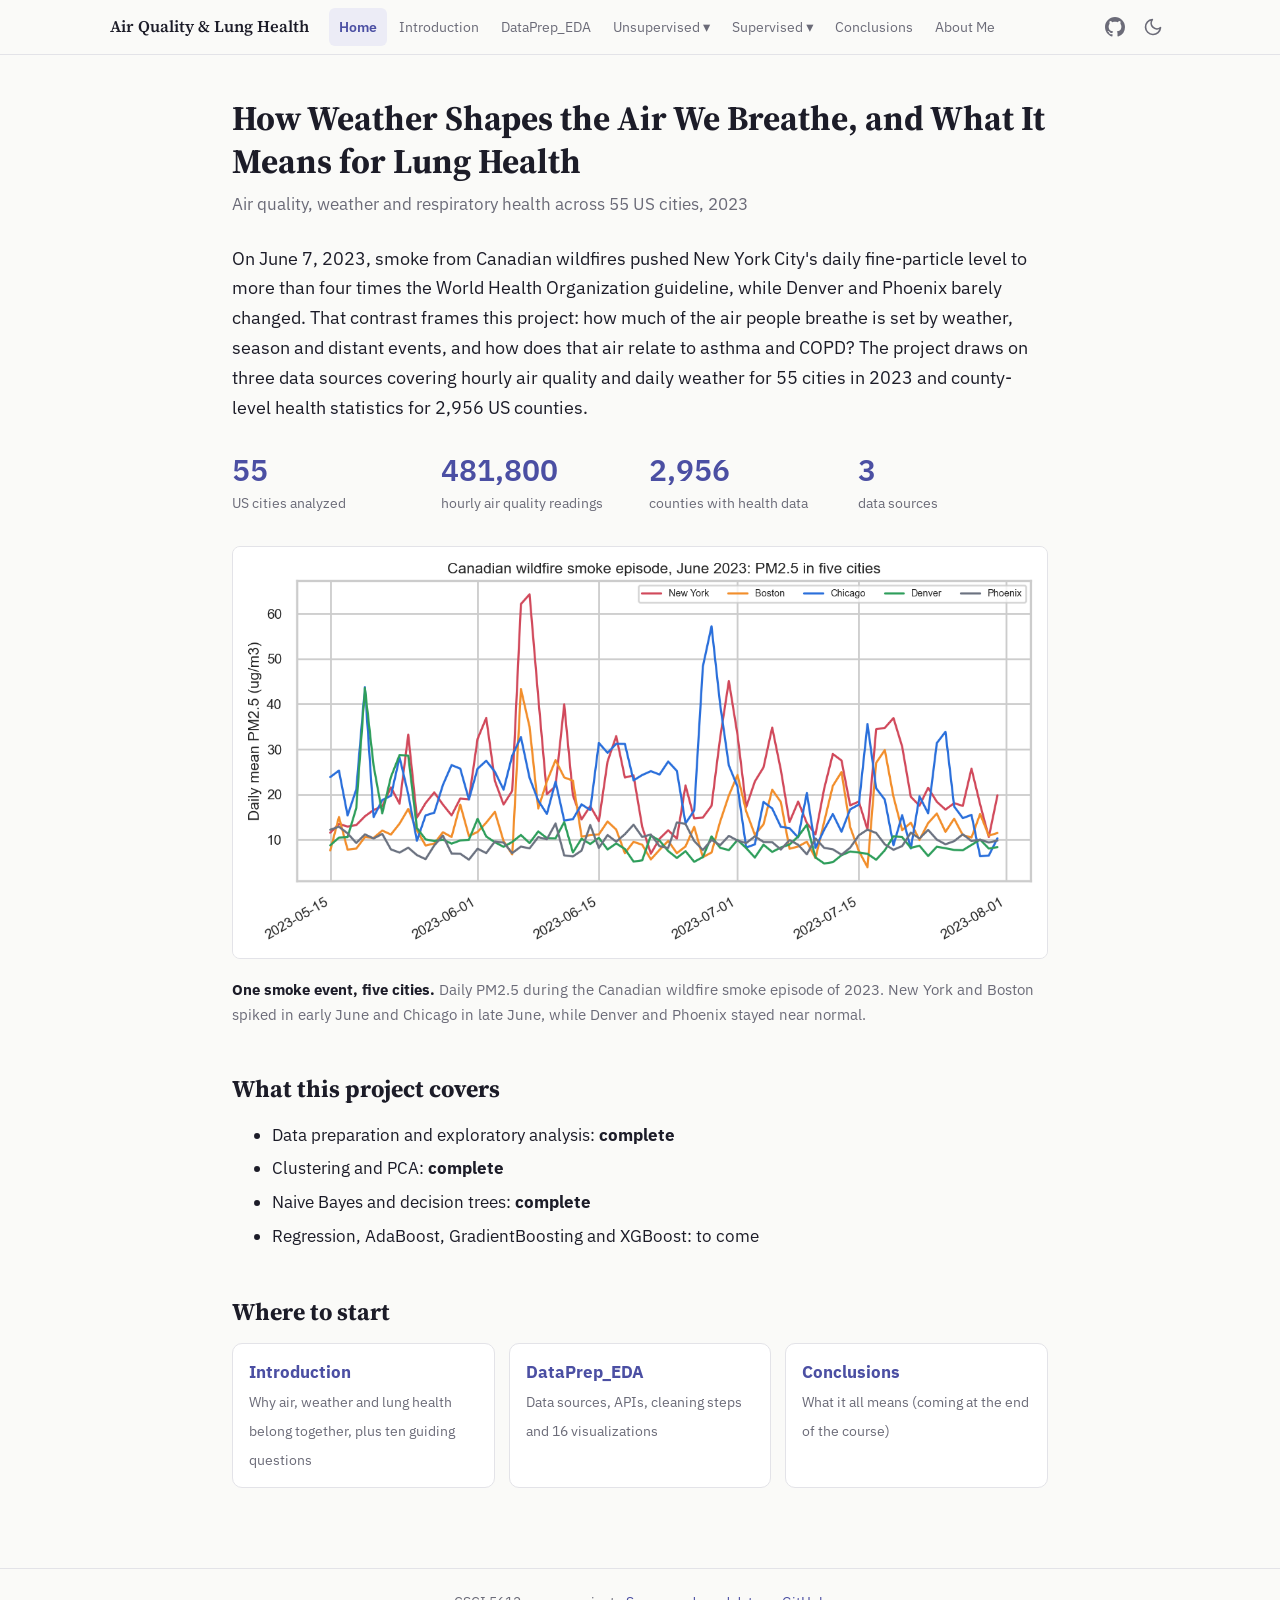
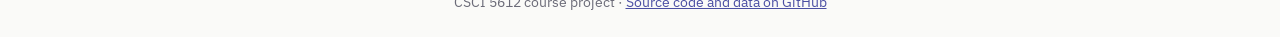
==== commit 772673da: "Add Part 3: Naive Bayes and Decision Trees tabs, sixth Introduction paragraph Predict the AQI group " ====
--- a/index.html
+++ b/index.html
@@ -32,7 +32,7 @@
 <ul class="cover">
 <li>Data preparation and exploratory analysis: <b>complete</b></li>
 <li>Clustering and PCA: <b>complete</b></li>
-<li>Naive Bayes and decision trees: to come</li>
+<li>Naive Bayes and decision trees: <b>complete</b></li>
 <li>Regression, AdaBoost, GradientBoosting and XGBoost: to come</li>
 </ul>
 <h2>Where to start</h2>
--- a/style.css
+++ b/style.css
@@ -35,7 +35,7 @@
 ul.cover li,ol li{margin:.3rem 0}
 figure{margin:24px 0;text-align:center}
 figure img{max-width:100%;height:auto;border:1px solid var(--line);border-radius:8px;background:#fff}
-figure.small img{max-width:640px}
+figure.small img{max-width:min(640px,100%)}
 figcaption{font-size:.92rem;color:var(--muted);margin:9px auto 0;text-align:left}
 figcaption b{color:var(--ink)}
 table{border-collapse:collapse;width:100%;font-size:.92rem;margin:.8rem 0;display:block;overflow-x:auto}
@@ -51,6 +51,8 @@
 .start a:hover{border-color:var(--brand)}
 .start a b{display:block;color:var(--brand)}
 .start a span{font-size:.88rem;color:var(--muted)}
+.figrow{display:grid;grid-template-columns:repeat(2,minmax(0,1fr));gap:14px;align-items:start}
+.figrow figure{margin:12px 0}
 .cards{display:grid;grid-template-columns:1fr 1fr;gap:16px;margin-top:.8rem}
 .card{border:1px solid var(--line);border-radius:12px;padding:16px 18px;background:var(--card)}
 .card b{display:block;font-family:"Source Serif 4",Georgia,serif;font-size:1.05rem}
@@ -59,4 +61,4 @@
 .card .tags{margin:.7rem 0 0;display:flex;flex-wrap:wrap;gap:6px}
 .card .tags em{font-style:normal;font-size:.78rem;background:var(--soft);color:var(--brand);border-radius:999px;padding:2px 10px}
 footer{border-top:1px solid var(--line);color:var(--muted);font-size:.85rem;text-align:center;padding:22px}
-@media(max-width:760px){.stats,.start{grid-template-columns:1fr 1fr}.cards{grid-template-columns:1fr}nav.top .in{flex-wrap:wrap;padding:6px 14px}nav.top .dd{position:static;box-shadow:none}h1{font-size:1.7rem}main{padding-top:28px}}
+@media(max-width:760px){.figrow{grid-template-columns:minmax(0,1fr)}.stats,.start{grid-template-columns:1fr 1fr}.cards{grid-template-columns:1fr}nav.top .in{flex-wrap:wrap;padding:6px 14px}nav.top .dd{position:static;box-shadow:none}h1{font-size:1.7rem}main{padding-top:28px}}
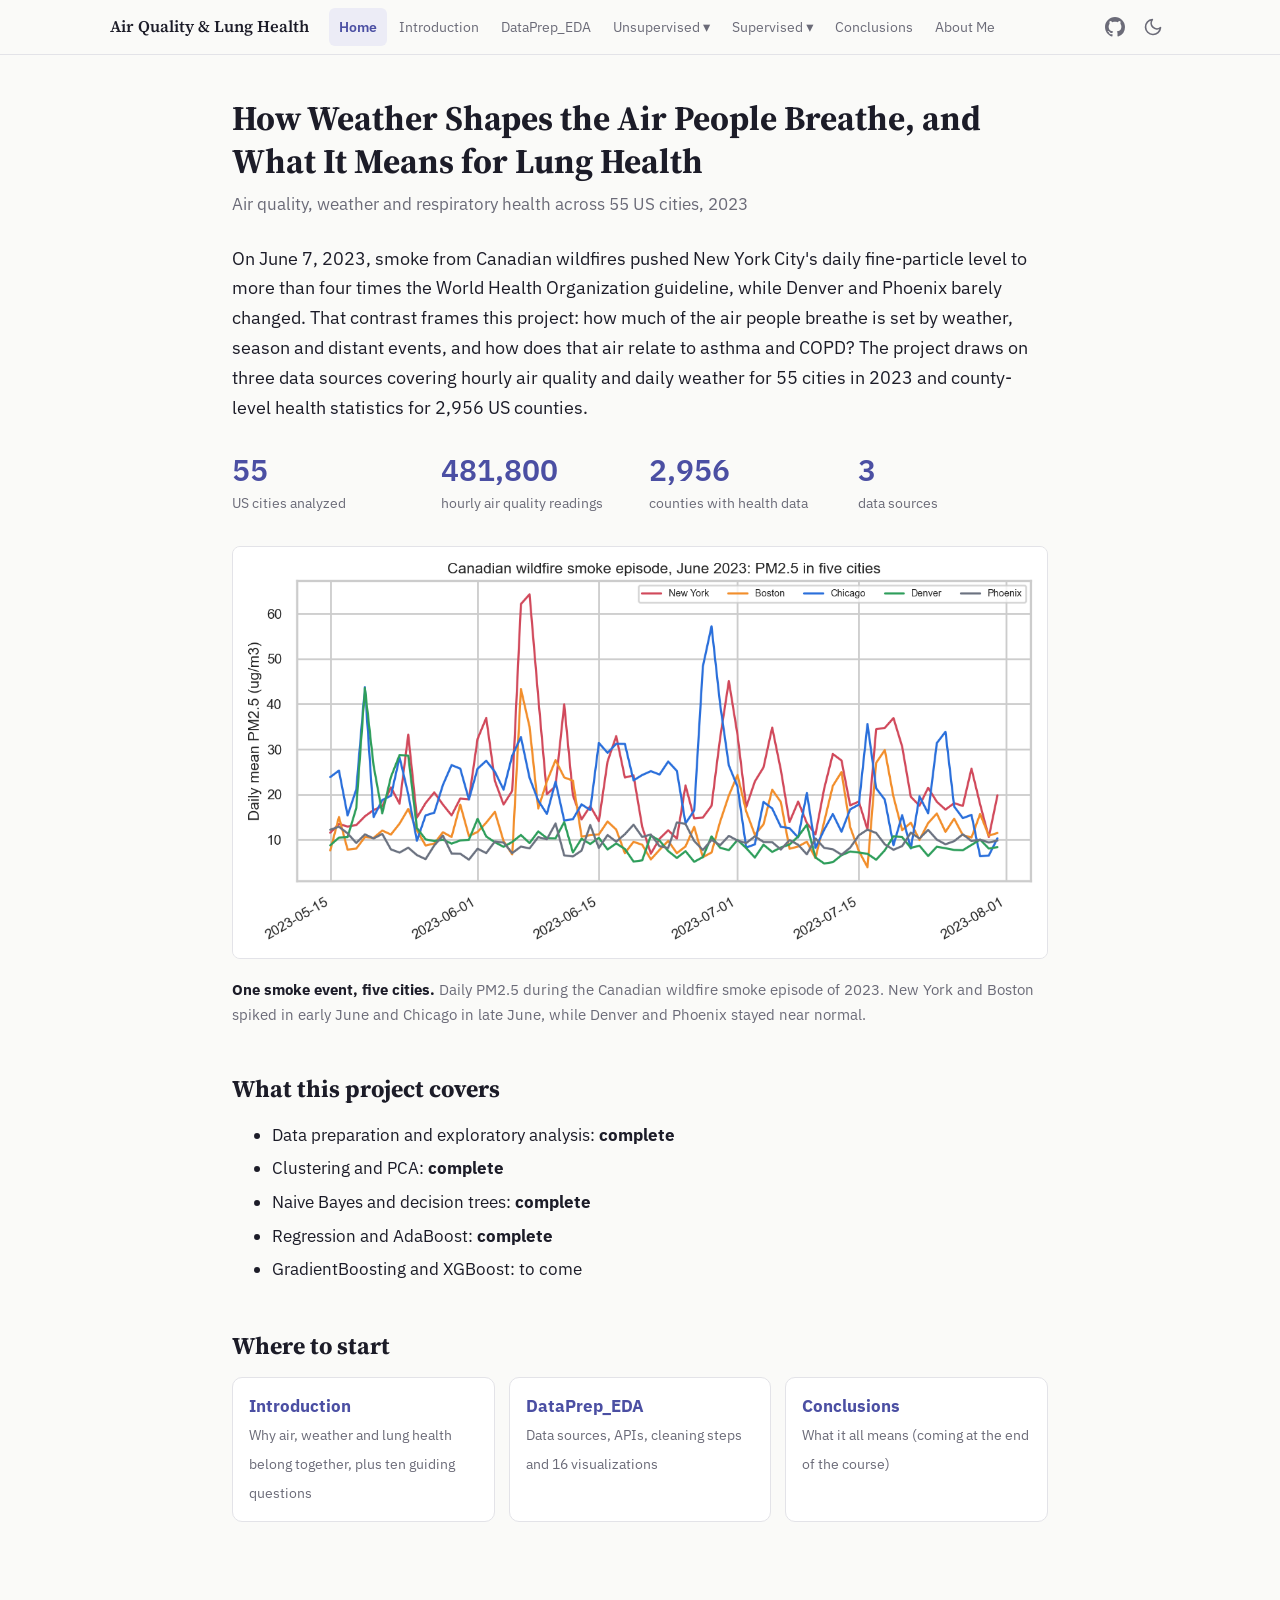
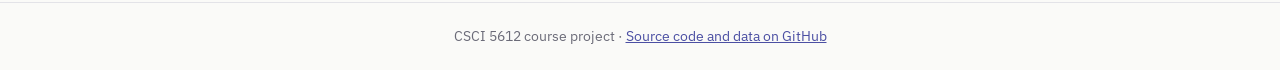
==== commit 5184ea65: "Add Part 4: Regression and AdaBoost tabs, seventh Introduction paragraph Linear regression predicts " ====
--- a/index.html
+++ b/index.html
@@ -18,7 +18,7 @@
 </div></nav>
 <main>
 
-<h1>How Weather Shapes the Air We Breathe, and What It Means for Lung Health</h1>
+<h1>How Weather Shapes the Air People Breathe, and What It Means for Lung Health</h1>
 <p class="sub">Air quality, weather and respiratory health across 55 US cities, 2023</p>
 <p class="lead">On June 7, 2023, smoke from Canadian wildfires pushed New York City's daily fine-particle level to more than four times the World Health Organization guideline, while Denver and Phoenix barely changed. That contrast frames this project: how much of the air people breathe is set by weather, season and distant events, and how does that air relate to asthma and COPD? The project draws on three data sources covering hourly air quality and daily weather for 55 cities in 2023 and county-level health statistics for 2,956 US counties.</p>
 <div class="stats">
@@ -33,7 +33,8 @@
 <li>Data preparation and exploratory analysis: <b>complete</b></li>
 <li>Clustering and PCA: <b>complete</b></li>
 <li>Naive Bayes and decision trees: <b>complete</b></li>
-<li>Regression, AdaBoost, GradientBoosting and XGBoost: to come</li>
+<li>Regression and AdaBoost: <b>complete</b></li>
+<li>GradientBoosting and XGBoost: to come</li>
 </ul>
 <h2>Where to start</h2>
 <div class="start">
